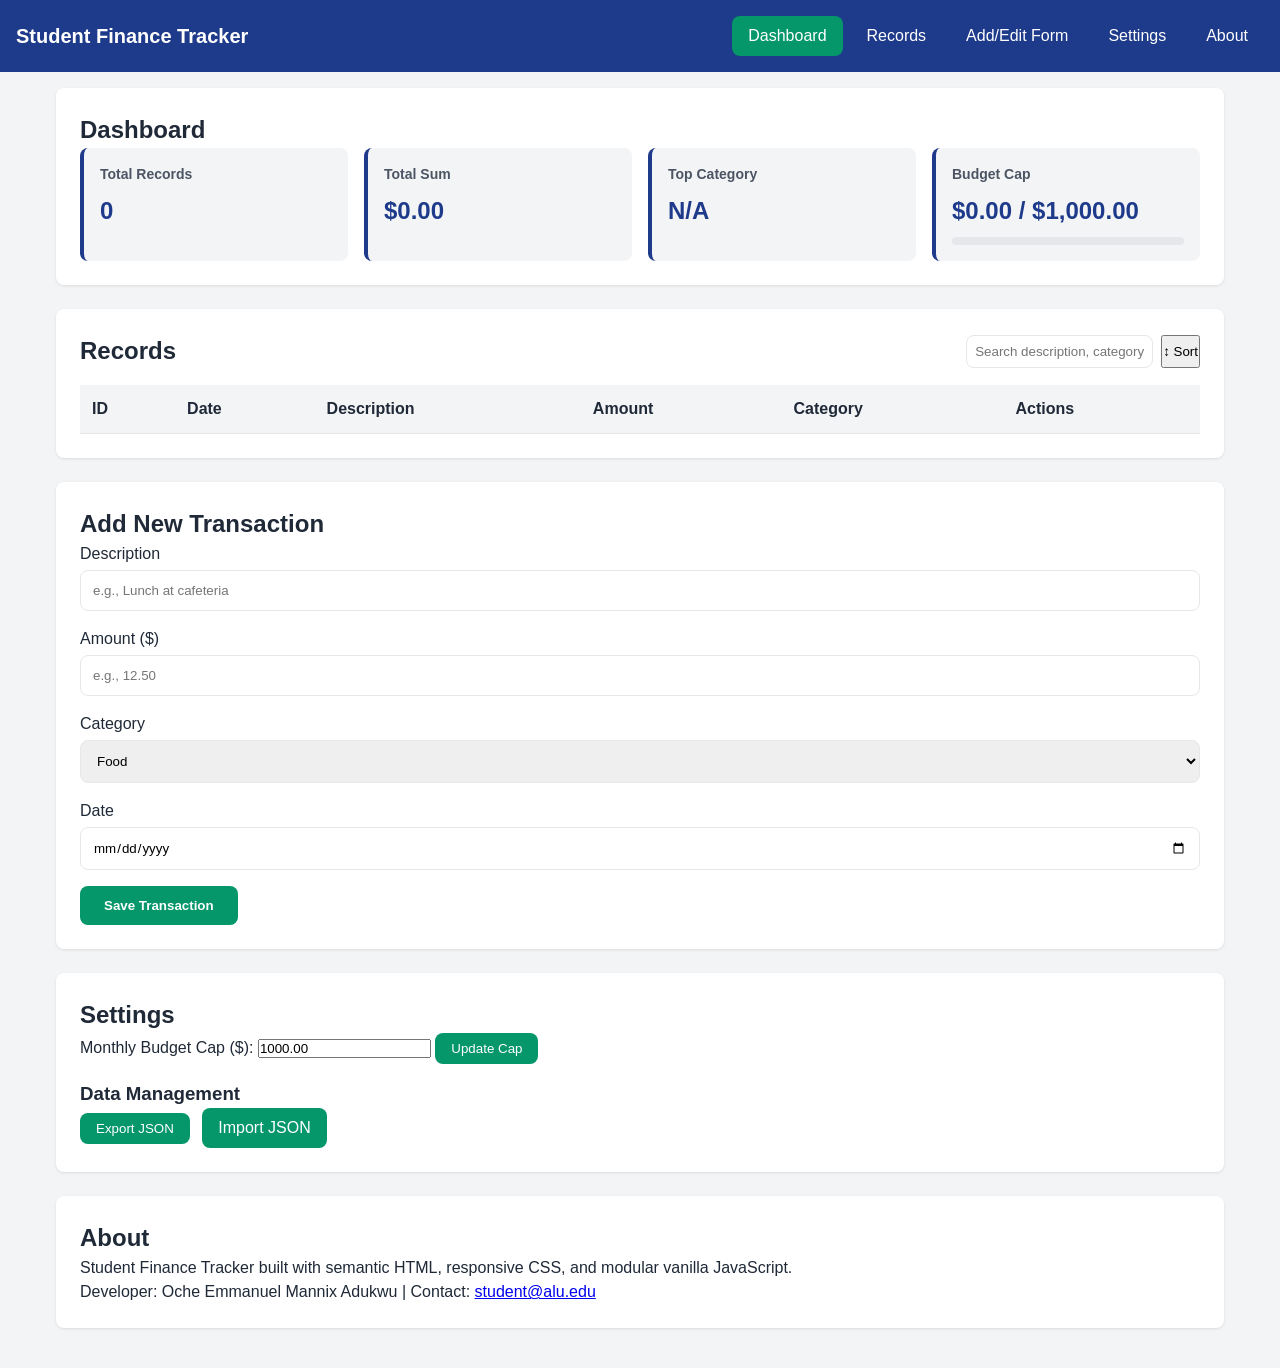
==== index.html @ 33b9b419 "M2: Add semantic HTML structure and responsive CSS" ====
<!DOCTYPE html>
<html lang="en">
  <head>
    <meta charset="UTF-8" />
    <meta name="viewport" content="width=device-width, initial-scale=1.0" />
    <title>Student Finance Tracker</title>
    <link rel="stylesheet" href="styles/styles.css" />
  </head>
  <body>
    <a href="#main-content" class="skip-link">Skip to main content</a>

    <div class="app-layout">
    <header class="app-header">
      <h1>Student Finance Tracker</h1>
      <nav aria-label="Main Navigation">
        <button class="nav-toggle" aria-expanded="false" aria-controls="nav-menu">☰ Menu</button>
        <ul id="nav-menu" class="nav-list">
          <li><a href="#dashboard" class="nav-link active">Dashboard</a></li>
          <li><a href="#records" class="nav-link">Records</a></li>
          <li><a href="#form-section" class="nav-link">Add/Edit Form</a></li>
          <li><a href="#settings" class="nav-link">Settings</a></li>
          <li><a href="#about" class="nav-link">About</a></li>
        </ul>
      </nav>
      </nav>
    </header>

    <main id="main-content">
        <section id="dashboard" class="app-section">
        <h2>Dashboard </h2>
        <div class ="stats-grid">
        <div class="stat-card">
         <h3>Total Records</h3>
            <p id="stat-total-records">0</p>
          </div>
          <div class="stat-card">
            <h3>Total Sum</h3>
            <p id="stat-total-sum">$0.00</p>
          </div>
          <div class="stat-card">
            <h3>Top Category</h3>
            <p id="stat-top-category">N/A</p>
          </div>
          <div class="stat-card budget-card">
            <h3>Budget Cap</h3>
            <p id="stat-budget-display">$0.00 / $1,000.00</p>
            <div class="progress-bar"><div id="budget-fill"></div></div>
            <div id="budget-live-msg" aria-live="polite" class="sr-only">Budget is under control.</div>
          </div>
        </div>
      </section>

      <section id="records" class="app-section">
        <div class="records-header">
          <h2>Records</h2>
          <div class="search-sort-controls">
            <input type="text" id="search-input" placeholder="Search description, category, or amount..." aria-label="Search records">
            <button id="sort-btn" aria-label="Sort records">↕ Sort</button>
          </div>
        </div>
        <div class="table-responsive">
          <table id="records-table">
            <thead>
              <tr>
                <th>ID</th>
                <th>Date</th>
                <th>Description</th>
                <th>Amount</th>
                <th>Category</th>
                <th>Actions</th>
              </tr>
            </thead>
            <tbody id="records-tbody">
            </tbody>
          </table>
        </div>
      </section>

      <section id="form-section" class="app-section">
        <h2 id="form-title">Add New Transaction</h2>
        <form id="transaction-form" novalidate>
          <input type="hidden" id="record-id">
          
          <div class="form-group">
            <label for="description">Description</label>
            <input type="text" id="description" required placeholder="e.g., Lunch at cafeteria">
          </div>

          <div class="form-group">
            <label for="amount">Amount ($)</label>
            <input type="number" id="amount" step="0.01" required placeholder="e.g., 12.50">
          </div>

          <div class="form-group">
            <label for="category">Category</label>
            <select id="category" required>
              <option value="Food">Food</option>
              <option value="Books">Books</option>
              <option value="Transport">Transport</option>
              <option value="Entertainment">Entertainment</option>
              <option value="Fees">Fees</option>
              <option value="Other">Other</option>
            </select>
          </div>

          <div class="form-group">
            <label for="date">Date</label>
            <input type="date" id="date" required>
          </div>

          <button type="submit" class="btn-primary">Save Transaction</button>
        </form>
      </section>

      <section id="settings" class="app-section">
        <h2>Settings</h2>
        <div class="settings-card">
          <label for="budget-cap-input">Monthly Budget Cap ($):</label>
          <input type="number" id="budget-cap-input" value="1000.00">
          <button id="save-settings-btn" class="btn-secondary">Update Cap</button>
        </div>
        <div class="settings-card export-import" style="margin-top: 1rem;">
          <h3>Data Management</h3>
          <button id="export-btn" class="btn-secondary">Export JSON</button>
          <label class="btn-secondary file-upload-label" style="display:inline-block; margin-left: 0.5rem; cursor:pointer; padding:0.5rem 1rem;">
            Import JSON <input type="file" id="import-file" accept=".json" hidden>
          </label>
        </div>
      </section>

      <section id="about" class="app-section">
        <h2>About</h2>
        <p>Student Finance Tracker built with semantic HTML, responsive CSS, and modular vanilla JavaScript.</p>
        <p>Developer: Oche Emmanuel Mannix Adukwu | Contact: <a href="mailto:student@alu.edu">student@alu.edu</a></p>
      </section>
    </main>
  </div>

  <script type="module" src="scripts/app.js"></script>
</body>
</html>
---- styles/styles.css ----
:root {
    --primary-color: #1E3A8A;
    --secondary-color: #059669;
    --bg-color: #F3F4F6;
    --surface-color: #FFFFFF;  
    --text-color: #1F2937;          
    --border-color: #E5E7EB;        
    --danger-color: #DC2626;        
    --radius: 8px;
    --transition: all 0.3s ease;
}

*{box-sizing: border-box; margin: 0; padding: 0; font-family: 'Inter', sans-serif;}

body {
  margin: 0;
  font-family: system-ui, -apple-system, sans-serif;
  background-color: var(--bg-color);
  color: var(--text-color);
  line-height: 1.5;
}

.skip-link {
  position: absolute;
  top: -40px;
  left: 0;
  background: var(--primary-color);
  color: white;
  padding: 8px;
  z-index: 100;
  transition: var(--transition);
}
.skip-link:focus { top: 0; }

.app-header {
  background-color: var(--primary-color);
  color: white;
  padding: 1rem;
  display: flex;
  flex-direction: column;
  gap: 1rem;
}

.app-header h1 { margin: 0; font-size: 1.25rem; }

.nav-list {
  list-style: none;
  padding: 0;
  margin: 0;
  display: flex;
  flex-direction: column;
  gap: 0.5rem;
}

.nav-link {
  color: white;
  text-decoration: none;
  padding: 0.5rem 1rem;
  border-radius: var(--radius);
  transition: var(--transition);
  display: block;
}

.nav-link:hover, .nav-link.active {
  background-color: var(--secondary-color);
}

.nav-toggle {
  background: none;
  border: 1px solid white;
  color: white;
  padding: 0.5rem 1rem;
  border-radius: var(--radius);
  cursor: pointer;
}

main {
  padding: 1rem;
  max-width: 1200px;
  margin: 0 auto;
}

.app-section {
  background: var(--surface-color);
  border-radius: var(--radius);
  padding: 1.5rem;
  margin-bottom: 1.5rem;
  box-shadow: 0 1px 3px rgba(0,0,0,0.1);
}

.stats-grid {
  display: grid;
  grid-template-columns: 1fr;
  gap: 1rem;
}

.stat-card {
  background: var(--bg-color);
  padding: 1rem;
  border-radius: var(--radius);
  border-left: 4px solid var(--primary-color);
}

.stat-card h3 {
  margin: 0 0 0.5rem 0;
  font-size: 0.875rem;
  color: #4B5563;
}

.stat-card p {
  margin: 0;
  font-size: 1.5rem;
  font-weight: bold;
  color: var(--primary-color);
}

.progress-bar {
  background: var(--border-color);
  border-radius: 4px;
  height: 8px;
  margin-top: 0.5rem;
  overflow: hidden;
}

#budget-fill {
  background: var(--secondary-color);
  height: 100%;
  width: 0%;
  transition: width 0.3s ease;
}

.records-header {
  display: flex;
  flex-direction: column;
  gap: 1rem;
  margin-bottom: 1rem;
}

.search-sort-controls {
  display: flex;
  gap: 0.5rem;
}

.search-sort-controls input {
  flex: 1;
  padding: 0.5rem;
  border: 1px solid var(--border-color);
  border-radius: var(--radius);
}

.table-responsive { overflow-x: auto; }

table {
  width: 100%;
  border-collapse: collapse;
  text-align: left;
}

th, td {
  padding: 0.75rem;
  border-bottom: 1px solid var(--border-color);
}

th { background-color: var(--bg-color); font-weight: 600; }

.form-group { margin-bottom: 1rem; }
.form-group label { display: block; margin-bottom: 0.25rem; font-weight: 500; }
.form-group input, .form-group select {
  width: 100%;
  padding: 0.75rem;
  border: 1px solid var(--border-color);
  border-radius: var(--radius);
}

.btn-primary {
  background-color: var(--secondary-color);
  color: white;
  border: none;
  padding: 0.75rem 1.5rem;
  border-radius: var(--radius);
  cursor: pointer;
  font-weight: bold;
}

.btn-secondary {
  background-color: var(--secondary-color);
  color: white;
  border: none;
  padding: 0.5rem 1rem;
  border-radius: var(--radius);
  cursor: pointer;
}

.sr-only {
  position: absolute; width: 1px; height: 1px; padding: 0; margin: -1px; overflow: hidden; clip: rect(0,0,0,0); border: 0;
}

@media (min-width: 768px) {
  .app-header { flex-direction: row; justify-content: space-between; align-items: center; }
  .nav-toggle { display: none; }
  .nav-list { flex-direction: row; }
  .stats-grid { grid-template-columns: repeat(2, 1fr); }
  .records-header { flex-direction: row; justify-content: space-between; align-items: center; }
}

@media (min-width: 1024px) {
  .stats-grid { grid-template-columns: repeat(4, 1fr); }
}
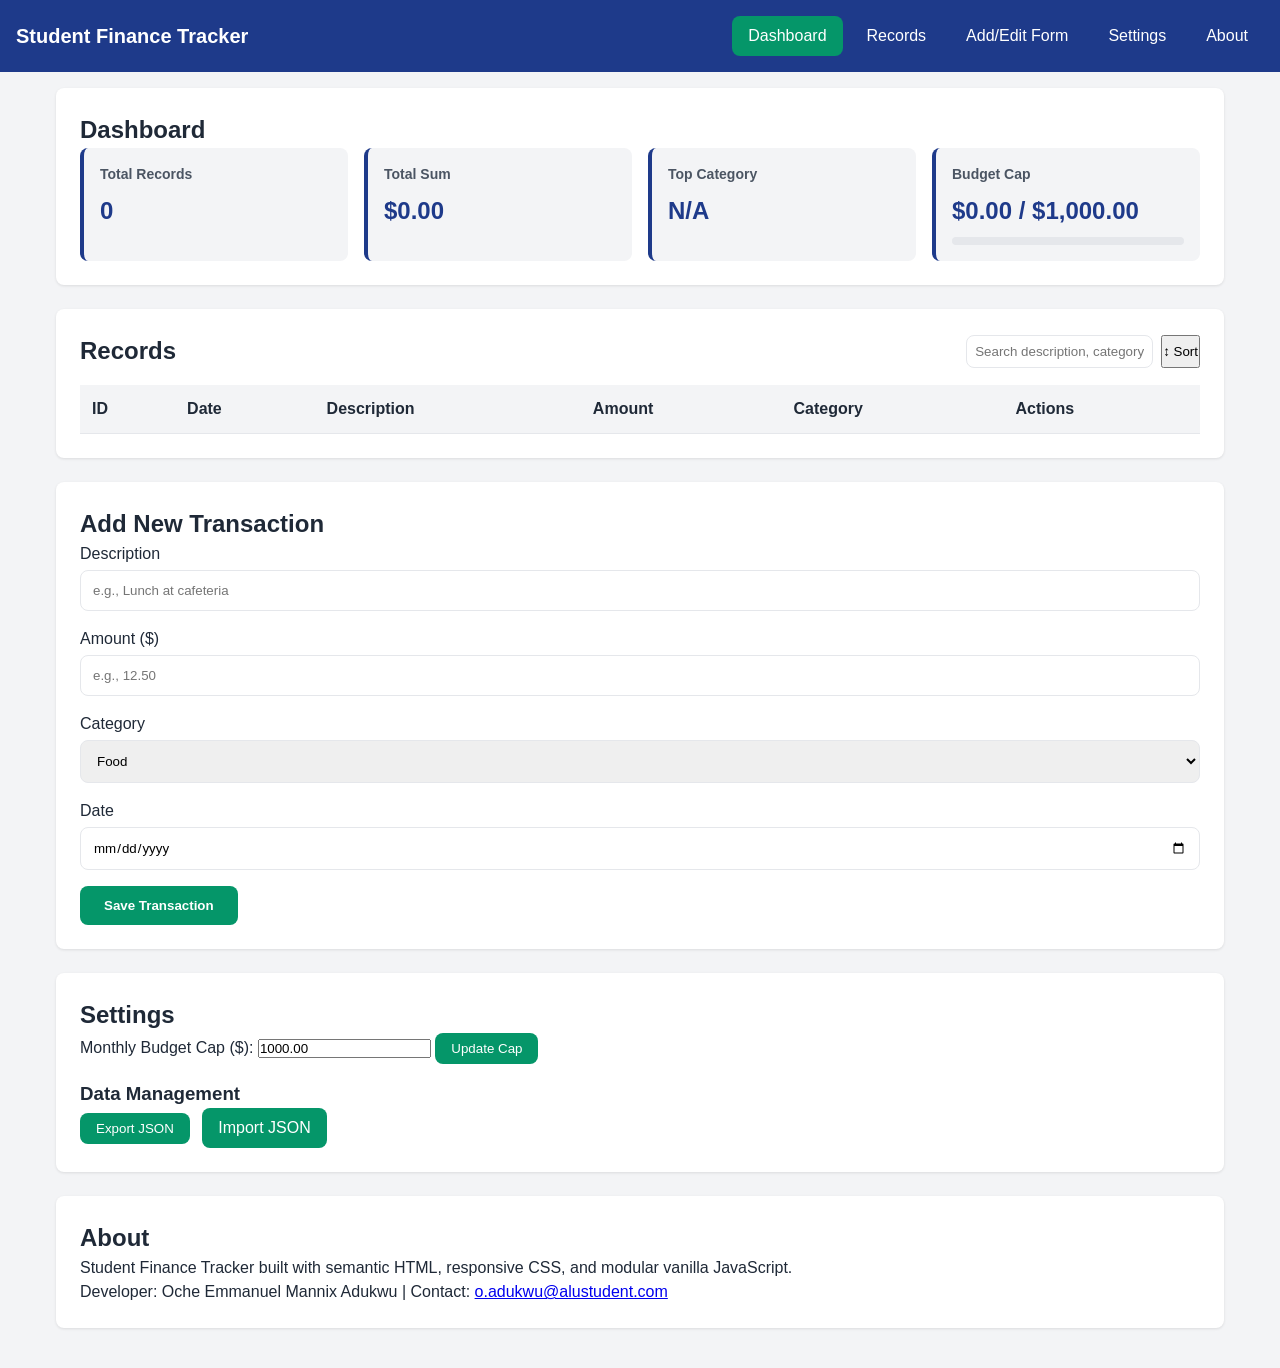
==== commit 26609d18: ""M3: Implement 4+ validation rules with advanced regex, error UI feedback" ====
--- a/index.html
+++ b/index.html
@@ -131,7 +131,7 @@
       <section id="about" class="app-section">
         <h2>About</h2>
         <p>Student Finance Tracker built with semantic HTML, responsive CSS, and modular vanilla JavaScript.</p>
-        <p>Developer: Oche Emmanuel Mannix Adukwu | Contact: <a href="mailto:student@alu.edu">student@alu.edu</a></p>
+        <p>Developer: Oche Emmanuel Mannix Adukwu | Contact: <a href="mailto:student@alu.edu">o.adukwu@alustudent.com</a></p>
       </section>
     </main>
   </div>
